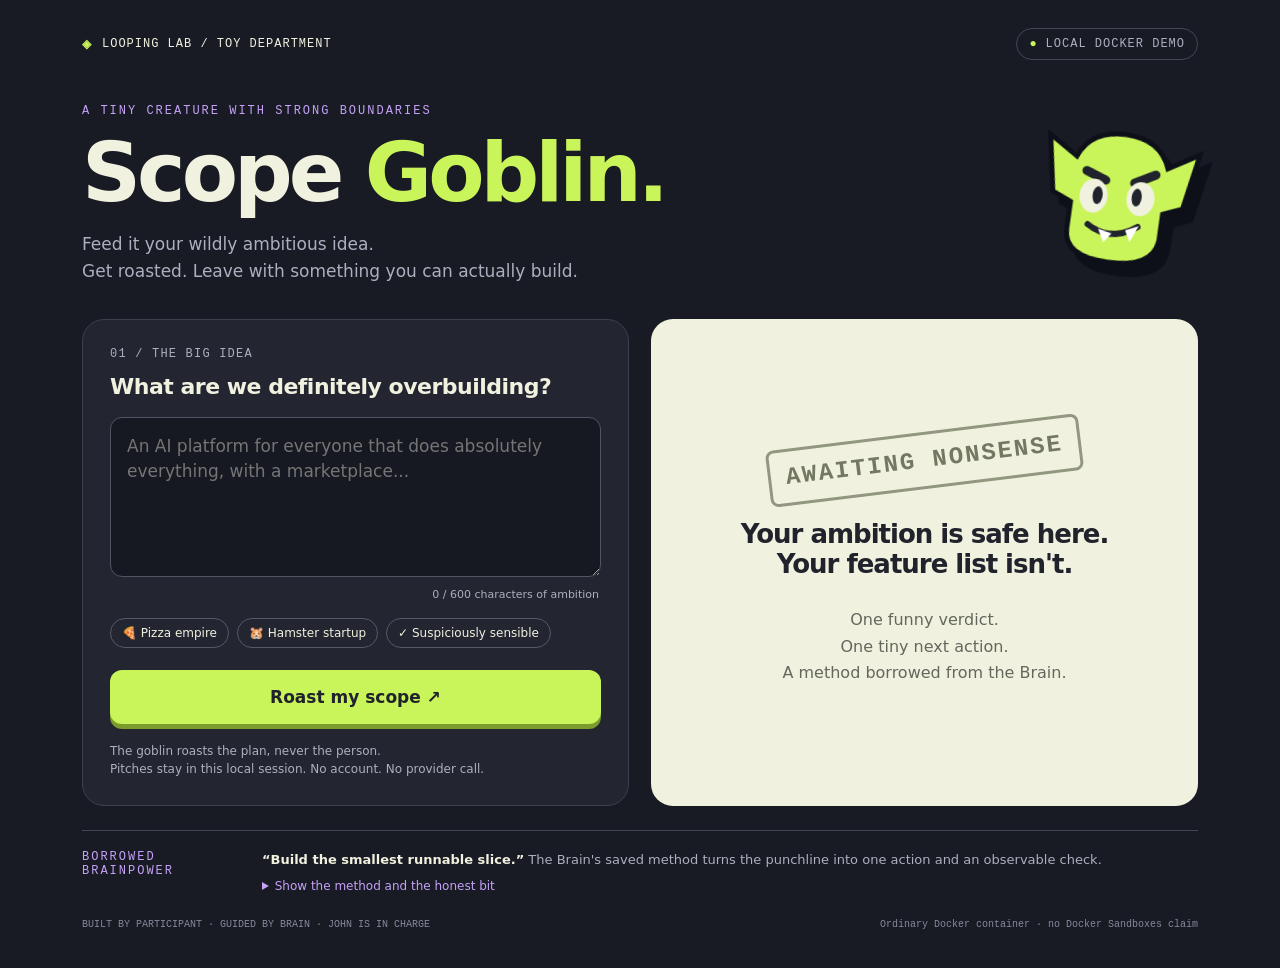
==== scope-goblin/index.html @ 9f8089d8 "Publish Looping Lab hackathon submission and Scope Goblin demo" ====
<!doctype html>
<html lang="en">
<head>
<meta charset="utf-8"><meta name="viewport" content="width=device-width, initial-scale=1">
<title>Scope Goblin — ten minutes, not a Series B</title>
<style>
:root{color-scheme:dark;--bg:#181a24;--paper:#f1f1df;--ink:#20222c;--green:#c9f45a;--dim:#acafbf;--purple:#c6a2f8}
*{box-sizing:border-box}body{margin:0;background:var(--bg);color:var(--paper);font-family:ui-sans-serif,system-ui,-apple-system,sans-serif}button,textarea{font:inherit}button{cursor:pointer}button:focus-visible,a:focus-visible,summary:focus-visible{outline:3px solid var(--purple);outline-offset:4px}main{max-width:1180px;margin:auto;padding:28px 32px 36px}header{display:flex;justify-content:space-between;align-items:center;gap:16px;font-family:ui-monospace,monospace;font-size:12px;letter-spacing:1px}.brand{display:flex;align-items:center;gap:10px}.brand b{color:var(--green)}.status{border:1px solid #454852;border-radius:30px;padding:8px 12px;color:var(--dim)}.status:before{content:'●';color:var(--green);margin-right:8px}.hero{display:flex;align-items:center;justify-content:space-between;gap:25px;margin:44px 0 34px}.eyebrow{font-family:ui-monospace,monospace;font-size:12px;letter-spacing:2px;color:var(--purple);text-transform:uppercase}h1{font-size:clamp(45px,6.6vw,82px);line-height:.97;letter-spacing:-4px;margin:15px 0 18px;font-weight:850}h1 span{color:var(--green)}.intro{color:var(--dim);font-size:17px;line-height:1.6;margin:0;max-width:600px}.goblin{width:160px;height:160px;flex-shrink:0;transform:rotate(8deg);filter:drop-shadow(10px 10px 0 #0e1019)}.workbench{display:grid;grid-template-columns:1fr 1fr;gap:22px;align-items:stretch}.input-panel{background:#232631;border:1px solid #3c404e;border-radius:22px;padding:27px}.label{font-family:ui-monospace,monospace;font-size:12px;letter-spacing:1.2px;text-transform:uppercase;color:var(--dim);display:block;margin-bottom:13px}.input-panel h2{font-size:22px;margin:0 0 18px;letter-spacing:-.5px}textarea{width:100%;min-height:160px;resize:vertical;background:#171922;color:var(--paper);border:1px solid #515563;border-radius:12px;padding:16px;font-size:17px;line-height:1.5}textarea:focus{outline:2px solid var(--green);border-color:transparent}.counter{text-align:right;color:var(--dim);font-size:11px;margin:7px 2px 17px}.examples{display:flex;flex-wrap:wrap;gap:8px;margin-bottom:22px}.chip{background:transparent;border:1px solid #565969;border-radius:20px;color:var(--paper);padding:7px 11px;font-size:12px}.chip:hover{border-color:var(--green)}.primary{width:100%;background:var(--green);color:var(--ink);border:0;border-radius:12px;padding:17px;font-size:17px;font-weight:800;box-shadow:0 5px 0 #7b9b2d;transition:transform .15s}.primary:hover{transform:translateY(-2px)}.primary:disabled{opacity:.6;cursor:wait}.footnote{color:var(--dim);font-size:12px;line-height:1.5;margin:18px 0 0}.output-panel{background:var(--paper);color:var(--ink);border-radius:22px;position:relative;overflow:hidden;padding:28px}.output-panel .label{color:#696b64}.empty{height:100%;min-height:360px;display:flex;flex-direction:column;justify-content:center;text-align:center;padding:30px 16px}.stamp{border:3px solid #929780;border-radius:8px;padding:12px 15px;transform:rotate(-7deg);font-family:ui-monospace,monospace;font-weight:800;font-size:24px;letter-spacing:2px;align-self:center;margin:10px 0 30px;color:#727861}.empty h2{font-size:26px;letter-spacing:-1px;margin:0 0 12px}.empty p{color:#64675d;line-height:1.65}.verdict{display:inline-block;padding:6px 10px;background:#dac5f1;border-radius:6px;font-family:ui-monospace,monospace;font-size:11px;font-weight:700;text-transform:uppercase;letter-spacing:.6px}.quote{font-size:clamp(25px,3vw,36px);line-height:1.1;letter-spacing:-1.2px;margin:18px 0;font-weight:850}.action{border-top:1px solid #c7cbbb;padding-top:18px;margin-top:20px}.action strong{font-family:ui-monospace,monospace;font-size:11px;letter-spacing:1px}.action p{font-size:18px;line-height:1.5;margin:8px 0 12px}.check{font-size:12px;line-height:1.55;color:#4f5648;background:#e0e6cc;padding:11px 13px;border-radius:9px}.tiny{font-size:13px;font-style:italic;color:#64695c;margin:12px 0}.download{margin-top:18px;border:1px solid var(--ink);color:var(--ink);background:transparent;border-radius:8px;padding:10px 14px;font-size:12px;font-weight:700}.download:hover{background:#dfe3ce}.saved-plan{margin-top:16px}.saved-plan textarea{font-family:ui-monospace,monospace;font-size:12px;min-height:180px;background:#fffef1;color:#20222c}.saved-plan label{display:block;font-size:11px;font-weight:700;margin-bottom:8px}.error{color:#ffbdab;font-size:13px;line-height:1.4}.source{margin-top:24px;border-top:1px solid #424553;padding-top:19px;display:grid;grid-template-columns:160px 1fr;gap:20px}.source p{margin:0;color:var(--dim);font-size:13px;line-height:1.6}.source b{color:var(--paper);font-weight:600}.source summary{cursor:pointer;color:var(--purple);font-size:12px;margin-top:8px}.source details p{font-size:12px;margin-top:8px;overflow-wrap:anywhere}footer{margin-top:24px;font-family:ui-monospace,monospace;display:flex;justify-content:space-between;color:#858a9c;font-size:10px;gap:20px;line-height:1.5}[hidden]{display:none!important}@media(max-width:720px){main{padding:22px 18px}.hero{margin-top:35px}.goblin{width:95px;height:95px}h1{font-size:54px;letter-spacing:-3px}.intro{font-size:15px}.workbench{grid-template-columns:1fr}.status{font-size:9px;letter-spacing:0}.source{grid-template-columns:1fr;gap:8px}.input-panel,.output-panel{padding:22px}.hero{gap:5px}.empty{min-height:220px}.brand{font-size:10px}footer{flex-direction:column;gap:7px}}@media(prefers-reduced-motion:reduce){*{transition:none!important}}
</style>
</head>
<body><main>
<header><div class="brand"><b>◈</b> LOOPING LAB / TOY DEPARTMENT</div><div class="status">LOCAL DOCKER DEMO</div></header>
<section class="hero"><div><div class="eyebrow">A tiny creature with strong boundaries</div><h1>Scope <span>Goblin.</span></h1><p class="intro">Feed it your wildly ambitious idea.<br>Get roasted. Leave with something you can actually build.</p></div>
<svg class="goblin" viewBox="0 0 160 160" role="img" aria-label="A lime-green goblin with skeptical eyebrows"><path fill="#c9f45a" stroke="#0e1019" stroke-width="5" d="M34 48 5 30l10 56 19 8v27q0 28 45 28t48-28V94l19-8 10-56-30 18Q115 20 80 20T34 48Z"/><path stroke="#20222c" stroke-width="9" stroke-linecap="round" d="m46 61 20 7m29-1 20-11"/><ellipse fill="#f1f1df" cx="56" cy="85" rx="14" ry="17"/><ellipse fill="#f1f1df" cx="103" cy="82" rx="14" ry="17"/><ellipse fill="#20222c" cx="60" cy="84" rx="5" ry="9"/><ellipse fill="#20222c" cx="99" cy="81" rx="5" ry="9"/><path d="M54 114q25 15 50-4" fill="none" stroke="#20222c" stroke-width="6" stroke-linecap="round"/><path d="m65 117 7 13 7-10m13-5 6 11 7-17" fill="#fff"/></svg></section>
<div class="workbench"><section class="input-panel"><span class="label">01 / The big idea</span><h2>What are we definitely overbuilding?</h2><form id="form"><label class="sr" for="idea" hidden>Your project pitch</label><textarea id="idea" aria-label="Your project pitch" placeholder="An AI platform for everyone that does absolutely everything, with a marketplace..." minlength="5" maxlength="600" required></textarea><div class="counter"><span id="count">0</span> / 600 characters of ambition</div><div class="examples"><button class="chip" type="button" data-idea="An AI dinner platform for everyone, with subscriptions, live delivery, a social network and a blockchain marketplace.">🍕 Pizza empire</button><button class="chip" type="button" data-idea="A universal pet social network with subscriptions, AI agents and a marketplace for virtual hamster accessories.">🐹 Hamster startup</button><button class="chip" type="button" data-idea="A productivity app that highlights the next task from my to-do list.">✓ Suspiciously sensible</button></div><button class="primary" id="submit">Roast my scope ↗</button><p id="error" class="error" role="alert" hidden></p></form><p class="footnote">The goblin roasts the plan, never the person.<br>Pitches stay in this local session. No account. No provider call.</p></section>
<section class="output-panel" aria-label="Goblin verdict" aria-live="polite"><div id="empty" class="empty"><div class="stamp">AWAITING NONSENSE</div><h2>Your ambition is safe here.<br>Your feature list isn't.</h2><p>One funny verdict.<br>One tiny next action.<br>A method borrowed from the Brain.</p></div><div id="result" hidden><span class="label">02 / The goblin has spoken</span><span id="verdict" class="verdict"></span><h2 id="roast" class="quote"></h2><p id="tiny" class="tiny"></p><div class="action"><strong>YOUR ONE NEXT ACTION</strong><p id="action"></p><div class="check"><b>How you'll know it works:</b> <span id="check"></span></div></div><button class="download" id="download">↓ Keep my tiny plan</button><div id="plan-wrap" class="saved-plan" hidden><label for="plan">YOUR TINY PLAN — SELECTED AND READY TO COPY</label><textarea id="plan" readonly aria-label="Your tiny plan"></textarea></div></div></section></div>
<section class="source"><span class="eyebrow">Borrowed brainpower</span><div><p><b>“Build the smallest runnable slice.”</b> The Brain's saved method turns the punchline into one action and an observable check.</p><details><summary>Show the method and the honest bit</summary><p id="source-text">Source: Looping Lab preparation methods, September 21, 2026 — “Source-backed methods.” This toy uses a curated saved excerpt and deterministic rules. It does not call a live model or perform fresh Cognee retrieval. The method guides the action/check format; the jokes and topic selection are local rules. A suggestion is not proof of a successful build or event eligibility.</p></details></div></section>
<footer><span>BUILT BY PARTICIPANT · GUIDED BY BRAIN · JOHN IS IN CHARGE</span><span>Ordinary Docker container · no Docker Sandboxes claim</span></footer>
</main><script>
const $=id=>document.getElementById(id);let last;
$('idea').addEventListener('input',()=>{$('count').textContent=$('idea').value.length});
document.querySelectorAll('[data-idea]').forEach(b=>b.addEventListener('click',()=>{$('idea').value=b.dataset.idea;$('idea').dispatchEvent(new Event('input'));$('idea').focus()}));
$('form').addEventListener('submit',async e=>{e.preventDefault();$('submit').disabled=true;$('error').hidden=true;try{const response=await fetch('/api/roast',{method:'POST',headers:{'Content-Type':'application/json'},body:JSON.stringify({idea:$('idea').value})});const data=await response.json();if(!response.ok)throw Error(data.error||'The goblin needs a moment.');last=data;$('plan-wrap').hidden=true;for(const [id,key] of [['verdict','verdict'],['roast','roast'],['tiny','tiny'],['action','next_action'],['check','observable_check']])$(id).textContent=data[key];$('empty').hidden=true;$('result').hidden=false;$('source-text').textContent=data.lesson.excerpt+' Source: '+data.lesson.source+' ('+data.lesson.source_date+'). '+data.lesson.provenance+' The method guides the action/check format; jokes and topic selection are local deterministic rules. Suggestions are unverified; event eligibility and build outcomes are not established.';}catch(err){$('error').textContent=err.message;$('error').hidden=false;}finally{$('submit').disabled=false;}});
$('download').addEventListener('click',()=>{if(!last)return;const text=['# My tiny plan — Scope Goblin','','Idea: '+last.idea,'','Verdict: '+last.verdict,last.roast,'','## One next action',last.next_action,'','## Observable check',last.observable_check,'','## Park for later',...last.park_for_later.map(x=>'- '+x),'','## Source',last.lesson.excerpt,last.lesson.source,'Source date: '+last.lesson.source_date,'Mode: '+last.mode,'','## Candidate record',JSON.stringify(last.record,null,2),'','This is a generated suggestion, not a completed build or official submission.'].join('\n');$('plan').value=text;$('plan-wrap').hidden=false;$('plan').focus();$('plan').select()});
</script></body></html>
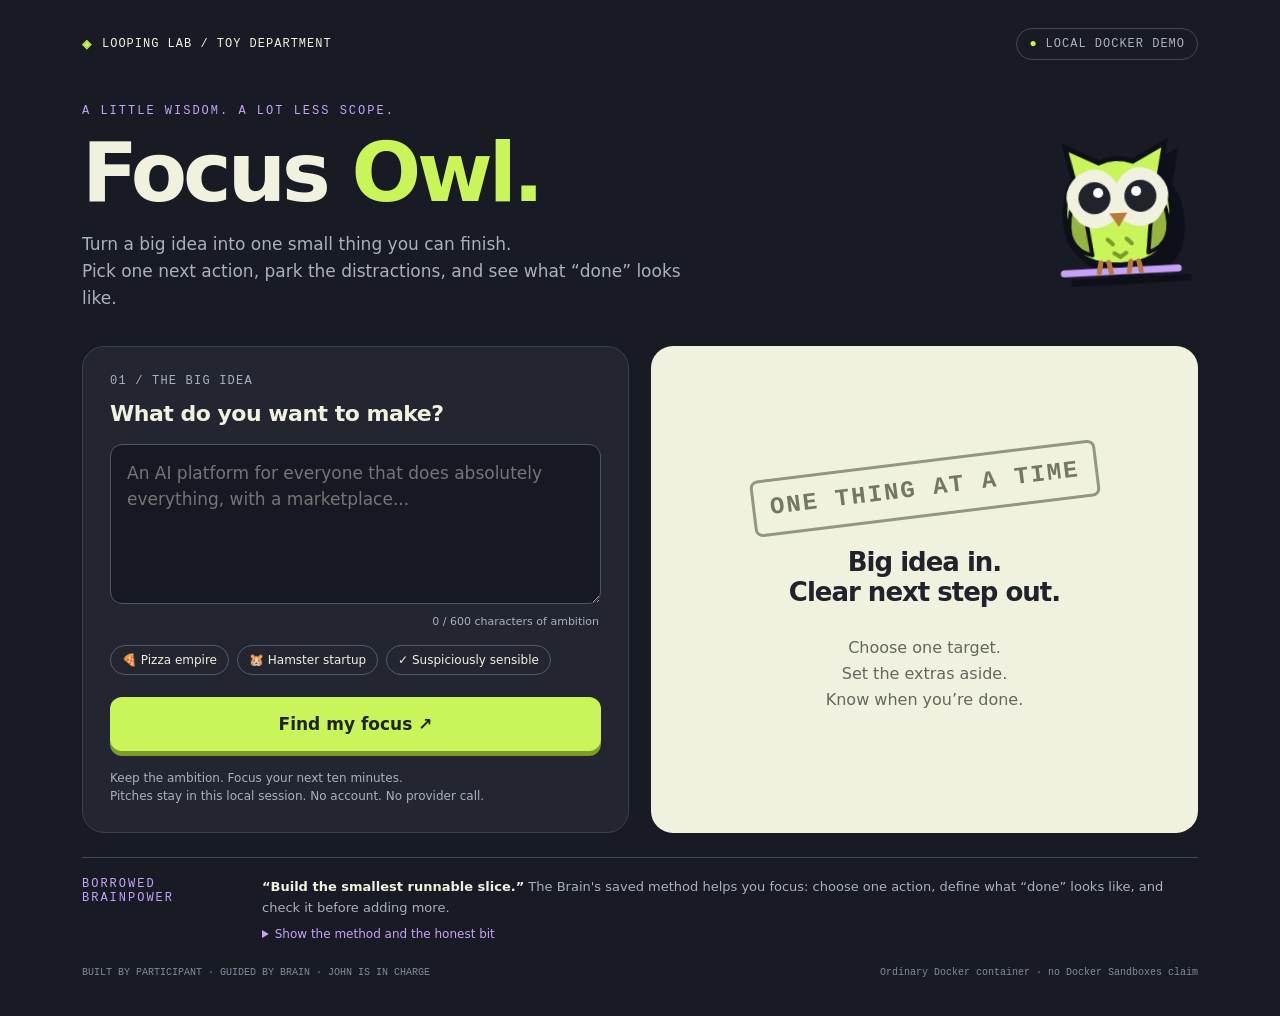
==== commit 60d6d534: "Update live demo to Focus Owl and refresh submission materials" ====
--- a/scope-goblin/index.html
+++ b/scope-goblin/index.html
@@ -2,24 +2,24 @@
 <html lang="en">
 <head>
 <meta charset="utf-8"><meta name="viewport" content="width=device-width, initial-scale=1">
-<title>Scope Goblin — ten minutes, not a Series B</title>
+<title>Focus Owl — one small thing you can finish</title>
 <style>
 :root{color-scheme:dark;--bg:#181a24;--paper:#f1f1df;--ink:#20222c;--green:#c9f45a;--dim:#acafbf;--purple:#c6a2f8}
-*{box-sizing:border-box}body{margin:0;background:var(--bg);color:var(--paper);font-family:ui-sans-serif,system-ui,-apple-system,sans-serif}button,textarea{font:inherit}button{cursor:pointer}button:focus-visible,a:focus-visible,summary:focus-visible{outline:3px solid var(--purple);outline-offset:4px}main{max-width:1180px;margin:auto;padding:28px 32px 36px}header{display:flex;justify-content:space-between;align-items:center;gap:16px;font-family:ui-monospace,monospace;font-size:12px;letter-spacing:1px}.brand{display:flex;align-items:center;gap:10px}.brand b{color:var(--green)}.status{border:1px solid #454852;border-radius:30px;padding:8px 12px;color:var(--dim)}.status:before{content:'●';color:var(--green);margin-right:8px}.hero{display:flex;align-items:center;justify-content:space-between;gap:25px;margin:44px 0 34px}.eyebrow{font-family:ui-monospace,monospace;font-size:12px;letter-spacing:2px;color:var(--purple);text-transform:uppercase}h1{font-size:clamp(45px,6.6vw,82px);line-height:.97;letter-spacing:-4px;margin:15px 0 18px;font-weight:850}h1 span{color:var(--green)}.intro{color:var(--dim);font-size:17px;line-height:1.6;margin:0;max-width:600px}.goblin{width:160px;height:160px;flex-shrink:0;transform:rotate(8deg);filter:drop-shadow(10px 10px 0 #0e1019)}.workbench{display:grid;grid-template-columns:1fr 1fr;gap:22px;align-items:stretch}.input-panel{background:#232631;border:1px solid #3c404e;border-radius:22px;padding:27px}.label{font-family:ui-monospace,monospace;font-size:12px;letter-spacing:1.2px;text-transform:uppercase;color:var(--dim);display:block;margin-bottom:13px}.input-panel h2{font-size:22px;margin:0 0 18px;letter-spacing:-.5px}textarea{width:100%;min-height:160px;resize:vertical;background:#171922;color:var(--paper);border:1px solid #515563;border-radius:12px;padding:16px;font-size:17px;line-height:1.5}textarea:focus{outline:2px solid var(--green);border-color:transparent}.counter{text-align:right;color:var(--dim);font-size:11px;margin:7px 2px 17px}.examples{display:flex;flex-wrap:wrap;gap:8px;margin-bottom:22px}.chip{background:transparent;border:1px solid #565969;border-radius:20px;color:var(--paper);padding:7px 11px;font-size:12px}.chip:hover{border-color:var(--green)}.primary{width:100%;background:var(--green);color:var(--ink);border:0;border-radius:12px;padding:17px;font-size:17px;font-weight:800;box-shadow:0 5px 0 #7b9b2d;transition:transform .15s}.primary:hover{transform:translateY(-2px)}.primary:disabled{opacity:.6;cursor:wait}.footnote{color:var(--dim);font-size:12px;line-height:1.5;margin:18px 0 0}.output-panel{background:var(--paper);color:var(--ink);border-radius:22px;position:relative;overflow:hidden;padding:28px}.output-panel .label{color:#696b64}.empty{height:100%;min-height:360px;display:flex;flex-direction:column;justify-content:center;text-align:center;padding:30px 16px}.stamp{border:3px solid #929780;border-radius:8px;padding:12px 15px;transform:rotate(-7deg);font-family:ui-monospace,monospace;font-weight:800;font-size:24px;letter-spacing:2px;align-self:center;margin:10px 0 30px;color:#727861}.empty h2{font-size:26px;letter-spacing:-1px;margin:0 0 12px}.empty p{color:#64675d;line-height:1.65}.verdict{display:inline-block;padding:6px 10px;background:#dac5f1;border-radius:6px;font-family:ui-monospace,monospace;font-size:11px;font-weight:700;text-transform:uppercase;letter-spacing:.6px}.quote{font-size:clamp(25px,3vw,36px);line-height:1.1;letter-spacing:-1.2px;margin:18px 0;font-weight:850}.action{border-top:1px solid #c7cbbb;padding-top:18px;margin-top:20px}.action strong{font-family:ui-monospace,monospace;font-size:11px;letter-spacing:1px}.action p{font-size:18px;line-height:1.5;margin:8px 0 12px}.check{font-size:12px;line-height:1.55;color:#4f5648;background:#e0e6cc;padding:11px 13px;border-radius:9px}.tiny{font-size:13px;font-style:italic;color:#64695c;margin:12px 0}.download{margin-top:18px;border:1px solid var(--ink);color:var(--ink);background:transparent;border-radius:8px;padding:10px 14px;font-size:12px;font-weight:700}.download:hover{background:#dfe3ce}.saved-plan{margin-top:16px}.saved-plan textarea{font-family:ui-monospace,monospace;font-size:12px;min-height:180px;background:#fffef1;color:#20222c}.saved-plan label{display:block;font-size:11px;font-weight:700;margin-bottom:8px}.error{color:#ffbdab;font-size:13px;line-height:1.4}.source{margin-top:24px;border-top:1px solid #424553;padding-top:19px;display:grid;grid-template-columns:160px 1fr;gap:20px}.source p{margin:0;color:var(--dim);font-size:13px;line-height:1.6}.source b{color:var(--paper);font-weight:600}.source summary{cursor:pointer;color:var(--purple);font-size:12px;margin-top:8px}.source details p{font-size:12px;margin-top:8px;overflow-wrap:anywhere}footer{margin-top:24px;font-family:ui-monospace,monospace;display:flex;justify-content:space-between;color:#858a9c;font-size:10px;gap:20px;line-height:1.5}[hidden]{display:none!important}@media(max-width:720px){main{padding:22px 18px}.hero{margin-top:35px}.goblin{width:95px;height:95px}h1{font-size:54px;letter-spacing:-3px}.intro{font-size:15px}.workbench{grid-template-columns:1fr}.status{font-size:9px;letter-spacing:0}.source{grid-template-columns:1fr;gap:8px}.input-panel,.output-panel{padding:22px}.hero{gap:5px}.empty{min-height:220px}.brand{font-size:10px}footer{flex-direction:column;gap:7px}}@media(prefers-reduced-motion:reduce){*{transition:none!important}}
+*{box-sizing:border-box}body{margin:0;background:var(--bg);color:var(--paper);font-family:ui-sans-serif,system-ui,-apple-system,sans-serif}button,textarea{font:inherit}button{cursor:pointer}button:focus-visible,a:focus-visible,summary:focus-visible{outline:3px solid var(--purple);outline-offset:4px}main{max-width:1180px;margin:auto;padding:28px 32px 36px}header{display:flex;justify-content:space-between;align-items:center;gap:16px;font-family:ui-monospace,monospace;font-size:12px;letter-spacing:1px}.brand{display:flex;align-items:center;gap:10px}.brand b{color:var(--green)}.status{border:1px solid #454852;border-radius:30px;padding:8px 12px;color:var(--dim)}.status:before{content:'●';color:var(--green);margin-right:8px}.hero{display:flex;align-items:center;justify-content:space-between;gap:25px;margin:44px 0 34px}.eyebrow{font-family:ui-monospace,monospace;font-size:12px;letter-spacing:2px;color:var(--purple);text-transform:uppercase}h1{font-size:clamp(45px,6.6vw,82px);line-height:.97;letter-spacing:-4px;margin:15px 0 18px;font-weight:850}h1 span{color:var(--green)}.intro{color:var(--dim);font-size:17px;line-height:1.6;margin:0;max-width:600px}.owl{width:160px;height:160px;flex-shrink:0;transform:rotate(-3deg);filter:drop-shadow(10px 10px 0 #0e1019)}.workbench{display:grid;grid-template-columns:1fr 1fr;gap:22px;align-items:stretch}.input-panel{background:#232631;border:1px solid #3c404e;border-radius:22px;padding:27px}.label{font-family:ui-monospace,monospace;font-size:12px;letter-spacing:1.2px;text-transform:uppercase;color:var(--dim);display:block;margin-bottom:13px}.input-panel h2{font-size:22px;margin:0 0 18px;letter-spacing:-.5px}textarea{width:100%;min-height:160px;resize:vertical;background:#171922;color:var(--paper);border:1px solid #515563;border-radius:12px;padding:16px;font-size:17px;line-height:1.5}textarea:focus{outline:2px solid var(--green);border-color:transparent}.counter{text-align:right;color:var(--dim);font-size:11px;margin:7px 2px 17px}.examples{display:flex;flex-wrap:wrap;gap:8px;margin-bottom:22px}.chip{background:transparent;border:1px solid #565969;border-radius:20px;color:var(--paper);padding:7px 11px;font-size:12px}.chip:hover{border-color:var(--green)}.primary{width:100%;background:var(--green);color:var(--ink);border:0;border-radius:12px;padding:17px;font-size:17px;font-weight:800;box-shadow:0 5px 0 #7b9b2d;transition:transform .15s}.primary:hover{transform:translateY(-2px)}.primary:disabled{opacity:.6;cursor:wait}.footnote{color:var(--dim);font-size:12px;line-height:1.5;margin:18px 0 0}.output-panel{background:var(--paper);color:var(--ink);border-radius:22px;position:relative;overflow:hidden;padding:28px}.output-panel .label{color:#696b64}.empty{height:100%;min-height:360px;display:flex;flex-direction:column;justify-content:center;text-align:center;padding:30px 16px}.stamp{border:3px solid #929780;border-radius:8px;padding:12px 15px;transform:rotate(-7deg);font-family:ui-monospace,monospace;font-weight:800;font-size:24px;letter-spacing:2px;align-self:center;margin:10px 0 30px;color:#727861}.empty h2{font-size:26px;letter-spacing:-1px;margin:0 0 12px}.empty p{color:#64675d;line-height:1.65}.verdict{display:inline-block;padding:6px 10px;background:#dac5f1;border-radius:6px;font-family:ui-monospace,monospace;font-size:11px;font-weight:700;text-transform:uppercase;letter-spacing:.6px}.quote{font-size:clamp(25px,3vw,36px);line-height:1.1;letter-spacing:-1.2px;margin:18px 0;font-weight:850}.action{border-top:1px solid #c7cbbb;padding-top:18px;margin-top:20px}.action strong{font-family:ui-monospace,monospace;font-size:11px;letter-spacing:1px}.action p{font-size:18px;line-height:1.5;margin:8px 0 12px}.check{font-size:12px;line-height:1.55;color:#4f5648;background:#e0e6cc;padding:11px 13px;border-radius:9px}.why{font-size:12px;line-height:1.5;color:#4f5648}.parking p{font-size:15px}.tiny{font-size:13px;font-style:italic;color:#64695c;margin:12px 0}.download{margin-top:18px;border:1px solid var(--ink);color:var(--ink);background:transparent;border-radius:8px;padding:10px 14px;font-size:12px;font-weight:700}.download:hover{background:#dfe3ce}.saved-plan{margin-top:16px}.saved-plan textarea{font-family:ui-monospace,monospace;font-size:12px;min-height:180px;background:#fffef1;color:#20222c}.saved-plan label{display:block;font-size:11px;font-weight:700;margin-bottom:8px}.error{color:#ffbdab;font-size:13px;line-height:1.4}.source{margin-top:24px;border-top:1px solid #424553;padding-top:19px;display:grid;grid-template-columns:160px 1fr;gap:20px}.source p{margin:0;color:var(--dim);font-size:13px;line-height:1.6}.source b{color:var(--paper);font-weight:600}.source summary{cursor:pointer;color:var(--purple);font-size:12px;margin-top:8px}.source details p{font-size:12px;margin-top:8px;overflow-wrap:anywhere}footer{margin-top:24px;font-family:ui-monospace,monospace;display:flex;justify-content:space-between;color:#858a9c;font-size:10px;gap:20px;line-height:1.5}[hidden]{display:none!important}@media(max-width:720px){main{padding:22px 18px}.hero{margin-top:35px}.owl{width:95px;height:95px}h1{font-size:54px;letter-spacing:-3px}.intro{font-size:15px}.workbench{grid-template-columns:1fr}.status{font-size:9px;letter-spacing:0}.source{grid-template-columns:1fr;gap:8px}.input-panel,.output-panel{padding:22px}.hero{gap:5px}.empty{min-height:220px}.brand{font-size:10px}footer{flex-direction:column;gap:7px}}@media(prefers-reduced-motion:reduce){*{transition:none!important}}
 </style>
 </head>
 <body><main>
 <header><div class="brand"><b>◈</b> LOOPING LAB / TOY DEPARTMENT</div><div class="status">LOCAL DOCKER DEMO</div></header>
-<section class="hero"><div><div class="eyebrow">A tiny creature with strong boundaries</div><h1>Scope <span>Goblin.</span></h1><p class="intro">Feed it your wildly ambitious idea.<br>Get roasted. Leave with something you can actually build.</p></div>
-<svg class="goblin" viewBox="0 0 160 160" role="img" aria-label="A lime-green goblin with skeptical eyebrows"><path fill="#c9f45a" stroke="#0e1019" stroke-width="5" d="M34 48 5 30l10 56 19 8v27q0 28 45 28t48-28V94l19-8 10-56-30 18Q115 20 80 20T34 48Z"/><path stroke="#20222c" stroke-width="9" stroke-linecap="round" d="m46 61 20 7m29-1 20-11"/><ellipse fill="#f1f1df" cx="56" cy="85" rx="14" ry="17"/><ellipse fill="#f1f1df" cx="103" cy="82" rx="14" ry="17"/><ellipse fill="#20222c" cx="60" cy="84" rx="5" ry="9"/><ellipse fill="#20222c" cx="99" cy="81" rx="5" ry="9"/><path d="M54 114q25 15 50-4" fill="none" stroke="#20222c" stroke-width="6" stroke-linecap="round"/><path d="m65 117 7 13 7-10m13-5 6 11 7-17" fill="#fff"/></svg></section>
-<div class="workbench"><section class="input-panel"><span class="label">01 / The big idea</span><h2>What are we definitely overbuilding?</h2><form id="form"><label class="sr" for="idea" hidden>Your project pitch</label><textarea id="idea" aria-label="Your project pitch" placeholder="An AI platform for everyone that does absolutely everything, with a marketplace..." minlength="5" maxlength="600" required></textarea><div class="counter"><span id="count">0</span> / 600 characters of ambition</div><div class="examples"><button class="chip" type="button" data-idea="An AI dinner platform for everyone, with subscriptions, live delivery, a social network and a blockchain marketplace.">🍕 Pizza empire</button><button class="chip" type="button" data-idea="A universal pet social network with subscriptions, AI agents and a marketplace for virtual hamster accessories.">🐹 Hamster startup</button><button class="chip" type="button" data-idea="A productivity app that highlights the next task from my to-do list.">✓ Suspiciously sensible</button></div><button class="primary" id="submit">Roast my scope ↗</button><p id="error" class="error" role="alert" hidden></p></form><p class="footnote">The goblin roasts the plan, never the person.<br>Pitches stay in this local session. No account. No provider call.</p></section>
-<section class="output-panel" aria-label="Goblin verdict" aria-live="polite"><div id="empty" class="empty"><div class="stamp">AWAITING NONSENSE</div><h2>Your ambition is safe here.<br>Your feature list isn't.</h2><p>One funny verdict.<br>One tiny next action.<br>A method borrowed from the Brain.</p></div><div id="result" hidden><span class="label">02 / The goblin has spoken</span><span id="verdict" class="verdict"></span><h2 id="roast" class="quote"></h2><p id="tiny" class="tiny"></p><div class="action"><strong>YOUR ONE NEXT ACTION</strong><p id="action"></p><div class="check"><b>How you'll know it works:</b> <span id="check"></span></div></div><button class="download" id="download">↓ Keep my tiny plan</button><div id="plan-wrap" class="saved-plan" hidden><label for="plan">YOUR TINY PLAN — SELECTED AND READY TO COPY</label><textarea id="plan" readonly aria-label="Your tiny plan"></textarea></div></div></section></div>
-<section class="source"><span class="eyebrow">Borrowed brainpower</span><div><p><b>“Build the smallest runnable slice.”</b> The Brain's saved method turns the punchline into one action and an observable check.</p><details><summary>Show the method and the honest bit</summary><p id="source-text">Source: Looping Lab preparation methods, September 21, 2026 — “Source-backed methods.” This toy uses a curated saved excerpt and deterministic rules. It does not call a live model or perform fresh Cognee retrieval. The method guides the action/check format; the jokes and topic selection are local rules. A suggestion is not proof of a successful build or event eligibility.</p></details></div></section>
+<section class="hero"><div><div class="eyebrow">A little wisdom. A lot less scope.</div><h1>Focus <span>Owl.</span></h1><p class="intro">Turn a big idea into one small thing you can finish.<br>Pick one next action, park the distractions, and see what “done” looks like.</p></div>
+<svg class="owl" viewBox="0 0 160 160" role="img" aria-label="A wide-eyed owl focusing on one thing"><path d="M23 143h114" stroke="#c6a2f8" stroke-width="7" stroke-linecap="round"/><path d="M37 49 30 17l33 17q17-7 34 0l33-17-7 32q13 21 10 46-3 42-53 42T27 95q-3-25 10-46Z" fill="#c9f45a" stroke="#0e1019" stroke-width="5"/><path d="M33 80q-10 38 19 46L47 87m80-7q10 38-19 46l5-39" fill="#94b63e" stroke="#0e1019" stroke-width="4" stroke-linejoin="round"/><path d="M80 55q-16-24-39-9-24 20 0 47 18 14 39-4 21 18 39 4 24-27 0-47-23-15-39 9Z" fill="#f1f1df"/><circle cx="57" cy="69" r="16" fill="#20222c"/><circle cx="103" cy="69" r="16" fill="#20222c"/><circle cx="61" cy="64" r="5" fill="white"/><circle cx="99" cy="64" r="5" fill="white"/><path d="m71 85 9 14 9-14Z" fill="#b8793f"/><path d="m68 111 5 5m14-5 5 5m-18 9 6 4 6-4" fill="none" stroke="#7b9b2d" stroke-width="4" stroke-linecap="round"/><path d="m60 134-2 10m10-10 2 10m20-10-2 10m10-10 2 10" stroke="#b8793f" stroke-width="5" stroke-linecap="round"/></svg></section>
+<div class="workbench"><section class="input-panel"><span class="label">01 / The big idea</span><h2>What do you want to make?</h2><form id="form"><label class="sr" for="idea" hidden>Your big idea</label><textarea id="idea" aria-label="Your big idea" placeholder="An AI platform for everyone that does absolutely everything, with a marketplace..." minlength="5" maxlength="600" required></textarea><div class="counter"><span id="count">0</span> / 600 characters of ambition</div><div class="examples"><button class="chip" type="button" data-idea="An AI dinner platform for everyone, with subscriptions, live delivery, a social network and a blockchain marketplace.">🍕 Pizza empire</button><button class="chip" type="button" data-idea="A universal pet social network with subscriptions, AI agents and a marketplace for virtual hamster accessories.">🐹 Hamster startup</button><button class="chip" type="button" data-idea="A productivity app that highlights the next task from my to-do list.">✓ Suspiciously sensible</button></div><button class="primary" id="submit">Find my focus ↗</button><p id="error" class="error" role="alert" hidden></p></form><p class="footnote">Keep the ambition. Focus your next ten minutes.<br>Pitches stay in this local session. No account. No provider call.</p></section>
+<section class="output-panel" aria-label="Your focus plan" aria-live="polite"><div id="empty" class="empty"><div class="stamp">ONE THING AT A TIME</div><h2>Big idea in.<br>Clear next step out.</h2><p>Choose one target.<br>Set the extras aside.<br>Know when you’re done.</p></div><div id="result" hidden><span class="label">02 / Your focus</span><span id="verdict" class="verdict"></span><h2 id="roast" class="quote"></h2><p id="tiny" class="tiny"></p><div class="action"><strong>YOUR ONE NEXT ACTION</strong><p id="action"></p><div class="check"><b>What “done” looks like:</b> <span id="check"></span></div></div><div class="action parking"><strong>PARK FOR LATER</strong><p id="park"></p><span class="why">Finish and check the first slice before bringing these back.</span></div><button class="download" id="download">↓ Keep my focus plan</button><div id="plan-wrap" class="saved-plan" hidden><label for="plan">YOUR FOCUS PLAN — SELECTED AND READY TO COPY</label><textarea id="plan" readonly aria-label="Your focus plan"></textarea></div></div></section></div>
+<section class="source"><span class="eyebrow">Borrowed brainpower</span><div><p><b>“Build the smallest runnable slice.”</b> The Brain's saved method helps you focus: choose one action, define what “done” looks like, and check it before adding more.</p><details><summary>Show the method and the honest bit</summary><p id="source-text">Source: Looping Lab preparation methods, September 21, 2026 — “Source-backed methods.” This toy uses a curated saved excerpt and deterministic rules. It does not call a live model or perform fresh Cognee retrieval. The method guides the action/check format; the playful lines and topic selection are local rules. A suggestion is not proof of a successful build or event eligibility.</p></details></div></section>
 <footer><span>BUILT BY PARTICIPANT · GUIDED BY BRAIN · JOHN IS IN CHARGE</span><span>Ordinary Docker container · no Docker Sandboxes claim</span></footer>
 </main><script>
 const $=id=>document.getElementById(id);let last;
 $('idea').addEventListener('input',()=>{$('count').textContent=$('idea').value.length});
 document.querySelectorAll('[data-idea]').forEach(b=>b.addEventListener('click',()=>{$('idea').value=b.dataset.idea;$('idea').dispatchEvent(new Event('input'));$('idea').focus()}));
-$('form').addEventListener('submit',async e=>{e.preventDefault();$('submit').disabled=true;$('error').hidden=true;try{const response=await fetch('/api/roast',{method:'POST',headers:{'Content-Type':'application/json'},body:JSON.stringify({idea:$('idea').value})});const data=await response.json();if(!response.ok)throw Error(data.error||'The goblin needs a moment.');last=data;$('plan-wrap').hidden=true;for(const [id,key] of [['verdict','verdict'],['roast','roast'],['tiny','tiny'],['action','next_action'],['check','observable_check']])$(id).textContent=data[key];$('empty').hidden=true;$('result').hidden=false;$('source-text').textContent=data.lesson.excerpt+' Source: '+data.lesson.source+' ('+data.lesson.source_date+'). '+data.lesson.provenance+' The method guides the action/check format; jokes and topic selection are local deterministic rules. Suggestions are unverified; event eligibility and build outcomes are not established.';}catch(err){$('error').textContent=err.message;$('error').hidden=false;}finally{$('submit').disabled=false;}});
-$('download').addEventListener('click',()=>{if(!last)return;const text=['# My tiny plan — Scope Goblin','','Idea: '+last.idea,'','Verdict: '+last.verdict,last.roast,'','## One next action',last.next_action,'','## Observable check',last.observable_check,'','## Park for later',...last.park_for_later.map(x=>'- '+x),'','## Source',last.lesson.excerpt,last.lesson.source,'Source date: '+last.lesson.source_date,'Mode: '+last.mode,'','## Candidate record',JSON.stringify(last.record,null,2),'','This is a generated suggestion, not a completed build or official submission.'].join('\n');$('plan').value=text;$('plan-wrap').hidden=false;$('plan').focus();$('plan').select()});
+$('form').addEventListener('submit',async e=>{e.preventDefault();$('submit').disabled=true;$('error').hidden=true;try{const response=await fetch('/api/roast',{method:'POST',headers:{'Content-Type':'application/json'},body:JSON.stringify({idea:$('idea').value})});const data=await response.json();if(!response.ok)throw Error(data.error||'The owl needs a moment.');last=data;$('plan-wrap').hidden=true;for(const [id,key] of [['verdict','verdict'],['roast','roast'],['tiny','tiny'],['action','next_action'],['check','observable_check']])$(id).textContent=data[key];$('park').textContent=data.park_for_later.join(' · ');$('empty').hidden=true;$('result').hidden=false;$('source-text').textContent=data.lesson.excerpt+' Source: '+data.lesson.source+' ('+data.lesson.source_date+'). '+data.lesson.provenance+' The method guides the action/check format; playful lines and topic selection are local deterministic rules. Suggestions are unverified; event eligibility and build outcomes are not established.';}catch(err){$('error').textContent=err.message;$('error').hidden=false;}finally{$('submit').disabled=false;}});
+$('download').addEventListener('click',()=>{if(!last)return;const text=['# My focus plan — Focus Owl','','Idea: '+last.idea,'','Focus: '+last.verdict,last.roast,'','## One next action',last.next_action,'','## Observable check',last.observable_check,'','## Park for later',...last.park_for_later.map(x=>'- '+x),'','## Source',last.lesson.excerpt,last.lesson.source,'Source date: '+last.lesson.source_date,'Mode: '+last.mode,'','## Candidate record',JSON.stringify(last.record,null,2),'','This is a generated suggestion, not a completed build or official submission.'].join('\n');$('plan').value=text;$('plan-wrap').hidden=false;$('plan').focus();$('plan').select()});
 </script></body></html>
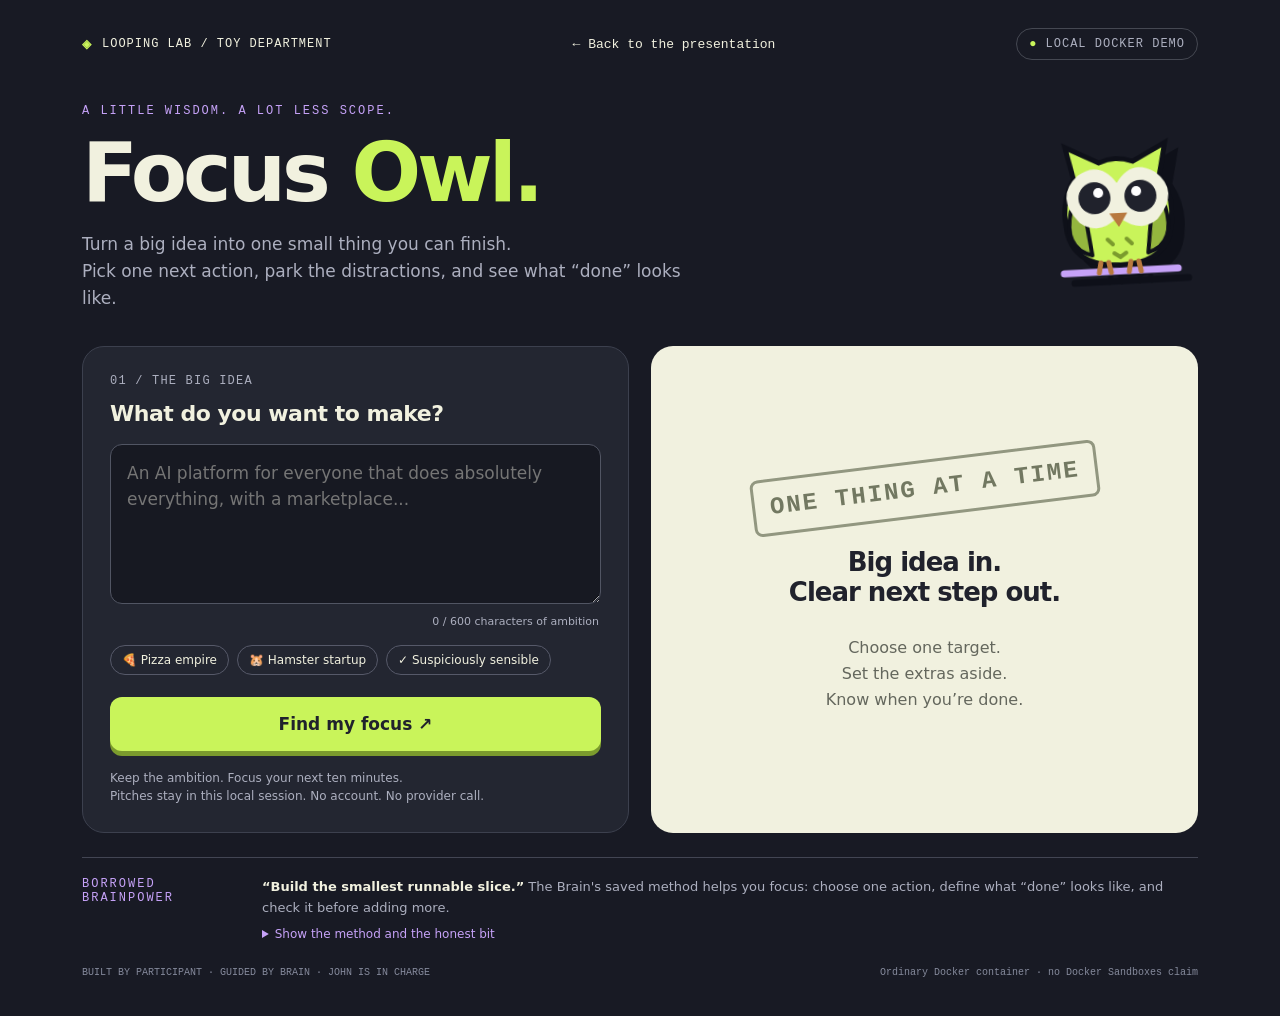
==== commit af7d411d: "Sync v14 presentation and verified Focus Owl return navigation" ====
--- a/scope-goblin/index.html
+++ b/scope-goblin/index.html
@@ -6,10 +6,11 @@
 <style>
 :root{color-scheme:dark;--bg:#181a24;--paper:#f1f1df;--ink:#20222c;--green:#c9f45a;--dim:#acafbf;--purple:#c6a2f8}
 *{box-sizing:border-box}body{margin:0;background:var(--bg);color:var(--paper);font-family:ui-sans-serif,system-ui,-apple-system,sans-serif}button,textarea{font:inherit}button{cursor:pointer}button:focus-visible,a:focus-visible,summary:focus-visible{outline:3px solid var(--purple);outline-offset:4px}main{max-width:1180px;margin:auto;padding:28px 32px 36px}header{display:flex;justify-content:space-between;align-items:center;gap:16px;font-family:ui-monospace,monospace;font-size:12px;letter-spacing:1px}.brand{display:flex;align-items:center;gap:10px}.brand b{color:var(--green)}.status{border:1px solid #454852;border-radius:30px;padding:8px 12px;color:var(--dim)}.status:before{content:'●';color:var(--green);margin-right:8px}.hero{display:flex;align-items:center;justify-content:space-between;gap:25px;margin:44px 0 34px}.eyebrow{font-family:ui-monospace,monospace;font-size:12px;letter-spacing:2px;color:var(--purple);text-transform:uppercase}h1{font-size:clamp(45px,6.6vw,82px);line-height:.97;letter-spacing:-4px;margin:15px 0 18px;font-weight:850}h1 span{color:var(--green)}.intro{color:var(--dim);font-size:17px;line-height:1.6;margin:0;max-width:600px}.owl{width:160px;height:160px;flex-shrink:0;transform:rotate(-3deg);filter:drop-shadow(10px 10px 0 #0e1019)}.workbench{display:grid;grid-template-columns:1fr 1fr;gap:22px;align-items:stretch}.input-panel{background:#232631;border:1px solid #3c404e;border-radius:22px;padding:27px}.label{font-family:ui-monospace,monospace;font-size:12px;letter-spacing:1.2px;text-transform:uppercase;color:var(--dim);display:block;margin-bottom:13px}.input-panel h2{font-size:22px;margin:0 0 18px;letter-spacing:-.5px}textarea{width:100%;min-height:160px;resize:vertical;background:#171922;color:var(--paper);border:1px solid #515563;border-radius:12px;padding:16px;font-size:17px;line-height:1.5}textarea:focus{outline:2px solid var(--green);border-color:transparent}.counter{text-align:right;color:var(--dim);font-size:11px;margin:7px 2px 17px}.examples{display:flex;flex-wrap:wrap;gap:8px;margin-bottom:22px}.chip{background:transparent;border:1px solid #565969;border-radius:20px;color:var(--paper);padding:7px 11px;font-size:12px}.chip:hover{border-color:var(--green)}.primary{width:100%;background:var(--green);color:var(--ink);border:0;border-radius:12px;padding:17px;font-size:17px;font-weight:800;box-shadow:0 5px 0 #7b9b2d;transition:transform .15s}.primary:hover{transform:translateY(-2px)}.primary:disabled{opacity:.6;cursor:wait}.footnote{color:var(--dim);font-size:12px;line-height:1.5;margin:18px 0 0}.output-panel{background:var(--paper);color:var(--ink);border-radius:22px;position:relative;overflow:hidden;padding:28px}.output-panel .label{color:#696b64}.empty{height:100%;min-height:360px;display:flex;flex-direction:column;justify-content:center;text-align:center;padding:30px 16px}.stamp{border:3px solid #929780;border-radius:8px;padding:12px 15px;transform:rotate(-7deg);font-family:ui-monospace,monospace;font-weight:800;font-size:24px;letter-spacing:2px;align-self:center;margin:10px 0 30px;color:#727861}.empty h2{font-size:26px;letter-spacing:-1px;margin:0 0 12px}.empty p{color:#64675d;line-height:1.65}.verdict{display:inline-block;padding:6px 10px;background:#dac5f1;border-radius:6px;font-family:ui-monospace,monospace;font-size:11px;font-weight:700;text-transform:uppercase;letter-spacing:.6px}.quote{font-size:clamp(25px,3vw,36px);line-height:1.1;letter-spacing:-1.2px;margin:18px 0;font-weight:850}.action{border-top:1px solid #c7cbbb;padding-top:18px;margin-top:20px}.action strong{font-family:ui-monospace,monospace;font-size:11px;letter-spacing:1px}.action p{font-size:18px;line-height:1.5;margin:8px 0 12px}.check{font-size:12px;line-height:1.55;color:#4f5648;background:#e0e6cc;padding:11px 13px;border-radius:9px}.why{font-size:12px;line-height:1.5;color:#4f5648}.parking p{font-size:15px}.tiny{font-size:13px;font-style:italic;color:#64695c;margin:12px 0}.download{margin-top:18px;border:1px solid var(--ink);color:var(--ink);background:transparent;border-radius:8px;padding:10px 14px;font-size:12px;font-weight:700}.download:hover{background:#dfe3ce}.saved-plan{margin-top:16px}.saved-plan textarea{font-family:ui-monospace,monospace;font-size:12px;min-height:180px;background:#fffef1;color:#20222c}.saved-plan label{display:block;font-size:11px;font-weight:700;margin-bottom:8px}.error{color:#ffbdab;font-size:13px;line-height:1.4}.source{margin-top:24px;border-top:1px solid #424553;padding-top:19px;display:grid;grid-template-columns:160px 1fr;gap:20px}.source p{margin:0;color:var(--dim);font-size:13px;line-height:1.6}.source b{color:var(--paper);font-weight:600}.source summary{cursor:pointer;color:var(--purple);font-size:12px;margin-top:8px}.source details p{font-size:12px;margin-top:8px;overflow-wrap:anywhere}footer{margin-top:24px;font-family:ui-monospace,monospace;display:flex;justify-content:space-between;color:#858a9c;font-size:10px;gap:20px;line-height:1.5}[hidden]{display:none!important}@media(max-width:720px){main{padding:22px 18px}.hero{margin-top:35px}.owl{width:95px;height:95px}h1{font-size:54px;letter-spacing:-3px}.intro{font-size:15px}.workbench{grid-template-columns:1fr}.status{font-size:9px;letter-spacing:0}.source{grid-template-columns:1fr;gap:8px}.input-panel,.output-panel{padding:22px}.hero{gap:5px}.empty{min-height:220px}.brand{font-size:10px}footer{flex-direction:column;gap:7px}}@media(prefers-reduced-motion:reduce){*{transition:none!important}}
+.back-to-deck{color:var(--paper);text-decoration:none;font-size:13px;letter-spacing:0}.back-to-deck:hover{color:var(--green);text-decoration:underline}@media(max-width:720px){header{flex-wrap:wrap}.back-to-deck{order:3;flex-basis:100%}}
 </style>
 </head>
 <body><main>
-<header><div class="brand"><b>◈</b> LOOPING LAB / TOY DEPARTMENT</div><div class="status">LOCAL DOCKER DEMO</div></header>
+<header><div class="brand"><b>◈</b> LOOPING LAB / TOY DEPARTMENT</div><a class="back-to-deck" href="https://milbird-three-layers-sep26.john821249.chatgpt.site/#today">← Back to the presentation</a><div class="status">LOCAL DOCKER DEMO</div></header>
 <section class="hero"><div><div class="eyebrow">A little wisdom. A lot less scope.</div><h1>Focus <span>Owl.</span></h1><p class="intro">Turn a big idea into one small thing you can finish.<br>Pick one next action, park the distractions, and see what “done” looks like.</p></div>
 <svg class="owl" viewBox="0 0 160 160" role="img" aria-label="A wide-eyed owl focusing on one thing"><path d="M23 143h114" stroke="#c6a2f8" stroke-width="7" stroke-linecap="round"/><path d="M37 49 30 17l33 17q17-7 34 0l33-17-7 32q13 21 10 46-3 42-53 42T27 95q-3-25 10-46Z" fill="#c9f45a" stroke="#0e1019" stroke-width="5"/><path d="M33 80q-10 38 19 46L47 87m80-7q10 38-19 46l5-39" fill="#94b63e" stroke="#0e1019" stroke-width="4" stroke-linejoin="round"/><path d="M80 55q-16-24-39-9-24 20 0 47 18 14 39-4 21 18 39 4 24-27 0-47-23-15-39 9Z" fill="#f1f1df"/><circle cx="57" cy="69" r="16" fill="#20222c"/><circle cx="103" cy="69" r="16" fill="#20222c"/><circle cx="61" cy="64" r="5" fill="white"/><circle cx="99" cy="64" r="5" fill="white"/><path d="m71 85 9 14 9-14Z" fill="#b8793f"/><path d="m68 111 5 5m14-5 5 5m-18 9 6 4 6-4" fill="none" stroke="#7b9b2d" stroke-width="4" stroke-linecap="round"/><path d="m60 134-2 10m10-10 2 10m20-10-2 10m10-10 2 10" stroke="#b8793f" stroke-width="5" stroke-linecap="round"/></svg></section>
 <div class="workbench"><section class="input-panel"><span class="label">01 / The big idea</span><h2>What do you want to make?</h2><form id="form"><label class="sr" for="idea" hidden>Your big idea</label><textarea id="idea" aria-label="Your big idea" placeholder="An AI platform for everyone that does absolutely everything, with a marketplace..." minlength="5" maxlength="600" required></textarea><div class="counter"><span id="count">0</span> / 600 characters of ambition</div><div class="examples"><button class="chip" type="button" data-idea="An AI dinner platform for everyone, with subscriptions, live delivery, a social network and a blockchain marketplace.">🍕 Pizza empire</button><button class="chip" type="button" data-idea="A universal pet social network with subscriptions, AI agents and a marketplace for virtual hamster accessories.">🐹 Hamster startup</button><button class="chip" type="button" data-idea="A productivity app that highlights the next task from my to-do list.">✓ Suspiciously sensible</button></div><button class="primary" id="submit">Find my focus ↗</button><p id="error" class="error" role="alert" hidden></p></form><p class="footnote">Keep the ambition. Focus your next ten minutes.<br>Pitches stay in this local session. No account. No provider call.</p></section>
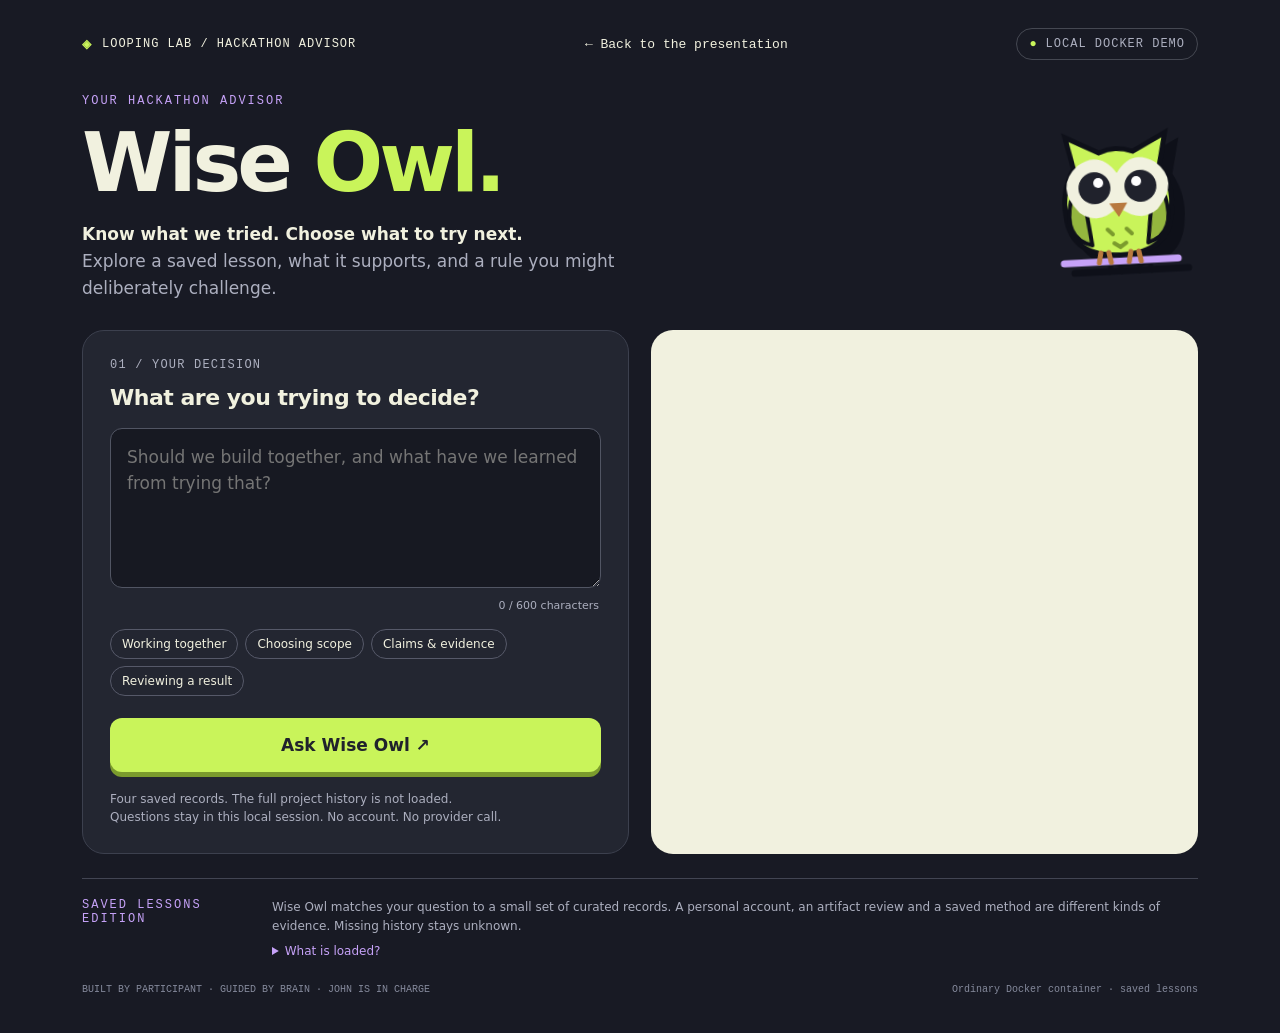
==== commit 8559c8e9: "Publish Wise Owl advisor with qualified lessons and verified public flow" ====
--- a/scope-goblin/index.html
+++ b/scope-goblin/index.html
@@ -1,26 +1,45 @@
 <!doctype html>
-<html lang="en">
-<head>
-<meta charset="utf-8"><meta name="viewport" content="width=device-width, initial-scale=1">
-<title>Focus Owl — one small thing you can finish</title>
-<style>
+<html lang="en"><head><meta charset="utf-8"><meta name="viewport" content="width=device-width, initial-scale=1"><title>Wise Owl — your hackathon advisor</title><style>
 :root{color-scheme:dark;--bg:#181a24;--paper:#f1f1df;--ink:#20222c;--green:#c9f45a;--dim:#acafbf;--purple:#c6a2f8}
 *{box-sizing:border-box}body{margin:0;background:var(--bg);color:var(--paper);font-family:ui-sans-serif,system-ui,-apple-system,sans-serif}button,textarea{font:inherit}button{cursor:pointer}button:focus-visible,a:focus-visible,summary:focus-visible{outline:3px solid var(--purple);outline-offset:4px}main{max-width:1180px;margin:auto;padding:28px 32px 36px}header{display:flex;justify-content:space-between;align-items:center;gap:16px;font-family:ui-monospace,monospace;font-size:12px;letter-spacing:1px}.brand{display:flex;align-items:center;gap:10px}.brand b{color:var(--green)}.status{border:1px solid #454852;border-radius:30px;padding:8px 12px;color:var(--dim)}.status:before{content:'●';color:var(--green);margin-right:8px}.hero{display:flex;align-items:center;justify-content:space-between;gap:25px;margin:44px 0 34px}.eyebrow{font-family:ui-monospace,monospace;font-size:12px;letter-spacing:2px;color:var(--purple);text-transform:uppercase}h1{font-size:clamp(45px,6.6vw,82px);line-height:.97;letter-spacing:-4px;margin:15px 0 18px;font-weight:850}h1 span{color:var(--green)}.intro{color:var(--dim);font-size:17px;line-height:1.6;margin:0;max-width:600px}.owl{width:160px;height:160px;flex-shrink:0;transform:rotate(-3deg);filter:drop-shadow(10px 10px 0 #0e1019)}.workbench{display:grid;grid-template-columns:1fr 1fr;gap:22px;align-items:stretch}.input-panel{background:#232631;border:1px solid #3c404e;border-radius:22px;padding:27px}.label{font-family:ui-monospace,monospace;font-size:12px;letter-spacing:1.2px;text-transform:uppercase;color:var(--dim);display:block;margin-bottom:13px}.input-panel h2{font-size:22px;margin:0 0 18px;letter-spacing:-.5px}textarea{width:100%;min-height:160px;resize:vertical;background:#171922;color:var(--paper);border:1px solid #515563;border-radius:12px;padding:16px;font-size:17px;line-height:1.5}textarea:focus{outline:2px solid var(--green);border-color:transparent}.counter{text-align:right;color:var(--dim);font-size:11px;margin:7px 2px 17px}.examples{display:flex;flex-wrap:wrap;gap:8px;margin-bottom:22px}.chip{background:transparent;border:1px solid #565969;border-radius:20px;color:var(--paper);padding:7px 11px;font-size:12px}.chip:hover{border-color:var(--green)}.primary{width:100%;background:var(--green);color:var(--ink);border:0;border-radius:12px;padding:17px;font-size:17px;font-weight:800;box-shadow:0 5px 0 #7b9b2d;transition:transform .15s}.primary:hover{transform:translateY(-2px)}.primary:disabled{opacity:.6;cursor:wait}.footnote{color:var(--dim);font-size:12px;line-height:1.5;margin:18px 0 0}.output-panel{background:var(--paper);color:var(--ink);border-radius:22px;position:relative;overflow:hidden;padding:28px}.output-panel .label{color:#696b64}.empty{height:100%;min-height:360px;display:flex;flex-direction:column;justify-content:center;text-align:center;padding:30px 16px}.stamp{border:3px solid #929780;border-radius:8px;padding:12px 15px;transform:rotate(-7deg);font-family:ui-monospace,monospace;font-weight:800;font-size:24px;letter-spacing:2px;align-self:center;margin:10px 0 30px;color:#727861}.empty h2{font-size:26px;letter-spacing:-1px;margin:0 0 12px}.empty p{color:#64675d;line-height:1.65}.verdict{display:inline-block;padding:6px 10px;background:#dac5f1;border-radius:6px;font-family:ui-monospace,monospace;font-size:11px;font-weight:700;text-transform:uppercase;letter-spacing:.6px}.quote{font-size:clamp(25px,3vw,36px);line-height:1.1;letter-spacing:-1.2px;margin:18px 0;font-weight:850}.action{border-top:1px solid #c7cbbb;padding-top:18px;margin-top:20px}.action strong{font-family:ui-monospace,monospace;font-size:11px;letter-spacing:1px}.action p{font-size:18px;line-height:1.5;margin:8px 0 12px}.check{font-size:12px;line-height:1.55;color:#4f5648;background:#e0e6cc;padding:11px 13px;border-radius:9px}.why{font-size:12px;line-height:1.5;color:#4f5648}.parking p{font-size:15px}.tiny{font-size:13px;font-style:italic;color:#64695c;margin:12px 0}.download{margin-top:18px;border:1px solid var(--ink);color:var(--ink);background:transparent;border-radius:8px;padding:10px 14px;font-size:12px;font-weight:700}.download:hover{background:#dfe3ce}.saved-plan{margin-top:16px}.saved-plan textarea{font-family:ui-monospace,monospace;font-size:12px;min-height:180px;background:#fffef1;color:#20222c}.saved-plan label{display:block;font-size:11px;font-weight:700;margin-bottom:8px}.error{color:#ffbdab;font-size:13px;line-height:1.4}.source{margin-top:24px;border-top:1px solid #424553;padding-top:19px;display:grid;grid-template-columns:160px 1fr;gap:20px}.source p{margin:0;color:var(--dim);font-size:13px;line-height:1.6}.source b{color:var(--paper);font-weight:600}.source summary{cursor:pointer;color:var(--purple);font-size:12px;margin-top:8px}.source details p{font-size:12px;margin-top:8px;overflow-wrap:anywhere}footer{margin-top:24px;font-family:ui-monospace,monospace;display:flex;justify-content:space-between;color:#858a9c;font-size:10px;gap:20px;line-height:1.5}[hidden]{display:none!important}@media(max-width:720px){main{padding:22px 18px}.hero{margin-top:35px}.owl{width:95px;height:95px}h1{font-size:54px;letter-spacing:-3px}.intro{font-size:15px}.workbench{grid-template-columns:1fr}.status{font-size:9px;letter-spacing:0}.source{grid-template-columns:1fr;gap:8px}.input-panel,.output-panel{padding:22px}.hero{gap:5px}.empty{min-height:220px}.brand{font-size:10px}footer{flex-direction:column;gap:7px}}@media(prefers-reduced-motion:reduce){*{transition:none!important}}
 .back-to-deck{color:var(--paper);text-decoration:none;font-size:13px;letter-spacing:0}.back-to-deck:hover{color:var(--green);text-decoration:underline}@media(max-width:720px){header{flex-wrap:wrap}.back-to-deck{order:3;flex-basis:100%}}
-</style>
-</head>
-<body><main>
-<header><div class="brand"><b>◈</b> LOOPING LAB / TOY DEPARTMENT</div><a class="back-to-deck" href="https://milbird-three-layers-sep26.john821249.chatgpt.site/#today">← Back to the presentation</a><div class="status">LOCAL DOCKER DEMO</div></header>
-<section class="hero"><div><div class="eyebrow">A little wisdom. A lot less scope.</div><h1>Focus <span>Owl.</span></h1><p class="intro">Turn a big idea into one small thing you can finish.<br>Pick one next action, park the distractions, and see what “done” looks like.</p></div>
-<svg class="owl" viewBox="0 0 160 160" role="img" aria-label="A wide-eyed owl focusing on one thing"><path d="M23 143h114" stroke="#c6a2f8" stroke-width="7" stroke-linecap="round"/><path d="M37 49 30 17l33 17q17-7 34 0l33-17-7 32q13 21 10 46-3 42-53 42T27 95q-3-25 10-46Z" fill="#c9f45a" stroke="#0e1019" stroke-width="5"/><path d="M33 80q-10 38 19 46L47 87m80-7q10 38-19 46l5-39" fill="#94b63e" stroke="#0e1019" stroke-width="4" stroke-linejoin="round"/><path d="M80 55q-16-24-39-9-24 20 0 47 18 14 39-4 21 18 39 4 24-27 0-47-23-15-39 9Z" fill="#f1f1df"/><circle cx="57" cy="69" r="16" fill="#20222c"/><circle cx="103" cy="69" r="16" fill="#20222c"/><circle cx="61" cy="64" r="5" fill="white"/><circle cx="99" cy="64" r="5" fill="white"/><path d="m71 85 9 14 9-14Z" fill="#b8793f"/><path d="m68 111 5 5m14-5 5 5m-18 9 6 4 6-4" fill="none" stroke="#7b9b2d" stroke-width="4" stroke-linecap="round"/><path d="m60 134-2 10m10-10 2 10m20-10-2 10m10-10 2 10" stroke="#b8793f" stroke-width="5" stroke-linecap="round"/></svg></section>
-<div class="workbench"><section class="input-panel"><span class="label">01 / The big idea</span><h2>What do you want to make?</h2><form id="form"><label class="sr" for="idea" hidden>Your big idea</label><textarea id="idea" aria-label="Your big idea" placeholder="An AI platform for everyone that does absolutely everything, with a marketplace..." minlength="5" maxlength="600" required></textarea><div class="counter"><span id="count">0</span> / 600 characters of ambition</div><div class="examples"><button class="chip" type="button" data-idea="An AI dinner platform for everyone, with subscriptions, live delivery, a social network and a blockchain marketplace.">🍕 Pizza empire</button><button class="chip" type="button" data-idea="A universal pet social network with subscriptions, AI agents and a marketplace for virtual hamster accessories.">🐹 Hamster startup</button><button class="chip" type="button" data-idea="A productivity app that highlights the next task from my to-do list.">✓ Suspiciously sensible</button></div><button class="primary" id="submit">Find my focus ↗</button><p id="error" class="error" role="alert" hidden></p></form><p class="footnote">Keep the ambition. Focus your next ten minutes.<br>Pitches stay in this local session. No account. No provider call.</p></section>
-<section class="output-panel" aria-label="Your focus plan" aria-live="polite"><div id="empty" class="empty"><div class="stamp">ONE THING AT A TIME</div><h2>Big idea in.<br>Clear next step out.</h2><p>Choose one target.<br>Set the extras aside.<br>Know when you’re done.</p></div><div id="result" hidden><span class="label">02 / Your focus</span><span id="verdict" class="verdict"></span><h2 id="roast" class="quote"></h2><p id="tiny" class="tiny"></p><div class="action"><strong>YOUR ONE NEXT ACTION</strong><p id="action"></p><div class="check"><b>What “done” looks like:</b> <span id="check"></span></div></div><div class="action parking"><strong>PARK FOR LATER</strong><p id="park"></p><span class="why">Finish and check the first slice before bringing these back.</span></div><button class="download" id="download">↓ Keep my focus plan</button><div id="plan-wrap" class="saved-plan" hidden><label for="plan">YOUR FOCUS PLAN — SELECTED AND READY TO COPY</label><textarea id="plan" readonly aria-label="Your focus plan"></textarea></div></div></section></div>
-<section class="source"><span class="eyebrow">Borrowed brainpower</span><div><p><b>“Build the smallest runnable slice.”</b> The Brain's saved method helps you focus: choose one action, define what “done” looks like, and check it before adding more.</p><details><summary>Show the method and the honest bit</summary><p id="source-text">Source: Looping Lab preparation methods, September 21, 2026 — “Source-backed methods.” This toy uses a curated saved excerpt and deterministic rules. It does not call a live model or perform fresh Cognee retrieval. The method guides the action/check format; the playful lines and topic selection are local rules. A suggestion is not proof of a successful build or event eligibility.</p></details></div></section>
-<footer><span>BUILT BY PARTICIPANT · GUIDED BY BRAIN · JOHN IS IN CHARGE</span><span>Ordinary Docker container · no Docker Sandboxes claim</span></footer>
+
+.hero{margin:34px 0 28px}.intro strong{color:var(--paper);font-weight:650}.output-panel{min-height:420px}.answer-section{border-top:1px solid #c7cbbb;margin-top:19px;padding-top:16px}.answer-section h3{font-family:ui-monospace,monospace;font-size:11px;letter-spacing:1px;text-transform:uppercase;margin:0 0 9px}.answer-section p{font-size:15px;line-height:1.55;margin:7px 0}.answer-section small{display:block;line-height:1.5;color:#5a6151;margin-top:10px}.evidence-status{font-size:12px;color:#585e51;margin:7px 0}.quote{font-size:29px;line-height:1.15}.answer-source{overflow-wrap:anywhere}.answer-source a{color:#43407a}.answer-source p{font-size:12px}.source{grid-template-columns:170px 1fr}.source p{font-size:12px}.examples{gap:7px}.footnote a{color:var(--purple)}.history-note{font-size:12px;color:#616753;line-height:1.5}.question-echo{font-size:12px;color:#626657;line-height:1.5}.saved-plan textarea{min-height:230px}button:disabled{cursor:wait}@media(max-width:720px){.source{grid-template-columns:1fr}.output-panel{min-height:240px}.quote{font-size:27px}}
+</style></head>
+<body><main><header><div class="brand"><b>◈</b> LOOPING LAB / HACKATHON ADVISOR</div><a class="back-to-deck" href="https://milbird-three-layers-sep26.john821249.chatgpt.site/#today">← Back to the presentation</a><div class="status">LOCAL DOCKER DEMO</div></header>
+<section class="hero"><div><div class="eyebrow">Your hackathon advisor</div><h1>Wise <span>Owl.</span></h1><p class="intro"><strong>Know what we tried. Choose what to try next.</strong><br>Explore a saved lesson, what it supports, and a rule you might deliberately challenge.</p></div><svg class="owl" viewBox="0 0 160 160" role="img" aria-label="A wide-eyed owl ready to consider your question"><path d="M23 143h114" stroke="#c6a2f8" stroke-width="7" stroke-linecap="round"/><path d="M37 49 30 17l33 17q17-7 34 0l33-17-7 32q13 21 10 46-3 42-53 42T27 95q-3-25 10-46Z" fill="#c9f45a" stroke="#0e1019" stroke-width="5"/><path d="M33 80q-10 38 19 46L47 87m80-7q10 38-19 46l5-39" fill="#94b63e" stroke="#0e1019" stroke-width="4" stroke-linejoin="round"/><path d="M80 55q-16-24-39-9-24 20 0 47 18 14 39-4 21 18 39 4 24-27 0-47-23-15-39 9Z" fill="#f1f1df"/><circle cx="57" cy="69" r="16" fill="#20222c"/><circle cx="103" cy="69" r="16" fill="#20222c"/><circle cx="61" cy="64" r="5" fill="white"/><circle cx="99" cy="64" r="5" fill="white"/><path d="m71 85 9 14 9-14Z" fill="#b8793f"/><path d="m68 111 5 5m14-5 5 5m-18 9 6 4 6-4" fill="none" stroke="#7b9b2d" stroke-width="4" stroke-linecap="round"/><path d="m60 134-2 10m10-10 2 10m20-10-2 10m10-10 2 10" stroke="#b8793f" stroke-width="5" stroke-linecap="round"/></svg></section>
+<div class="workbench">
+<section class="input-panel"><span class="label">01 / Your decision</span><h2>What are you trying to decide?</h2>
+<form id="form"><label for="question" hidden>Your hackathon question</label><textarea id="question" aria-label="Your hackathon question" placeholder="Should we build together, and what have we learned from trying that?" minlength="5" maxlength="600" required></textarea><div class="counter"><span id="count">0</span> / 600 characters</div>
+<div class="examples"><button class="chip" type="button" data-question="Should we build together, and what have we learned from trying that?">Working together</button><button class="chip" type="button" data-question="Should we make the scope smaller, or test a wider end-to-end slice?">Choosing scope</button><button class="chip" type="button" data-question="What evidence do we need before we can call this integration working?">Claims &amp; evidence</button><button class="chip" type="button" data-question="What did the video and photo review teach us about the detector?">Reviewing a result</button></div>
+<button class="primary" id="submit">Ask Wise Owl ↗</button><p id="error" class="error" role="alert" hidden></p></form><p class="footnote">Four saved records. The full project history is not loaded.<br>Questions stay in this local session. No account. No provider call.</p></section>
+<section class="output-panel" aria-label="Wise Owl answer" aria-live="polite"><div id="result" hidden>
+<span class="label">02 / A lesson to consider</span><span id="evidence-type" class="verdict"></span><h2 id="answer-title" class="quote"></h2><p id="question-echo" class="question-echo"></p><p id="lesson-summary"></p>
+<div class="answer-section"><h3>What happened</h3><div id="outcome-status" class="evidence-status"></div><p id="what-happened"></p><small id="why"></small></div>
+<div id="reuse-section" class="answer-section"><h3>When to reuse it</h3><p id="reuse"></p></div>
+<div id="challenge-section" class="answer-section"><h3>A rule to challenge</h3><p id="challenge"></p></div>
+<div class="answer-section"><h3>Try next · proposal, not an outcome</h3><p id="experiment"></p><small><b>Hypothesis: </b><span id="hypothesis"></span></small><div class="check"><b>What to observe: </b><span id="check"></span></div><small><b>What would change our mind: </b><span id="disconfirm"></span></small></div>
+<div class="answer-section answer-source"><h3>Source &amp; limits</h3><p id="source-text"></p><a id="source-link" hidden>Open the public source →</a><p id="limits" class="history-note"></p></div>
+<button class="download" id="keep-plan">↓ Keep this decision plan</button><div id="plan-wrap" class="saved-plan" hidden><label for="plan">YOUR DECISION PLAN — SELECTED AND READY TO COPY</label><textarea id="plan" readonly aria-label="Your decision plan"></textarea></div>
+</div></section></div>
+<section class="source"><span class="eyebrow">Saved lessons edition</span><div><p>Wise Owl matches your question to a small set of curated records. A personal account, an artifact review and a saved method are different kinds of evidence. Missing history stays unknown.</p><details><summary>What is loaded?</summary><p>A public reflection on collaboration; a small-slice operating method; an evidence-labeling method; and a public video/photo review. Suggestions and experiments are authored proposals. This prototype does not query the full Hackathon Brain, call a model, or save questions to memory.</p></details></div></section>
+<footer><span>BUILT BY PARTICIPANT · GUIDED BY BRAIN · JOHN IS IN CHARGE</span><span>Ordinary Docker container · saved lessons</span></footer>
 </main><script>
 const $=id=>document.getElementById(id);let last;
-$('idea').addEventListener('input',()=>{$('count').textContent=$('idea').value.length});
-document.querySelectorAll('[data-idea]').forEach(b=>b.addEventListener('click',()=>{$('idea').value=b.dataset.idea;$('idea').dispatchEvent(new Event('input'));$('idea').focus()}));
-$('form').addEventListener('submit',async e=>{e.preventDefault();$('submit').disabled=true;$('error').hidden=true;try{const response=await fetch('/api/roast',{method:'POST',headers:{'Content-Type':'application/json'},body:JSON.stringify({idea:$('idea').value})});const data=await response.json();if(!response.ok)throw Error(data.error||'The owl needs a moment.');last=data;$('plan-wrap').hidden=true;for(const [id,key] of [['verdict','verdict'],['roast','roast'],['tiny','tiny'],['action','next_action'],['check','observable_check']])$(id).textContent=data[key];$('park').textContent=data.park_for_later.join(' · ');$('empty').hidden=true;$('result').hidden=false;$('source-text').textContent=data.lesson.excerpt+' Source: '+data.lesson.source+' ('+data.lesson.source_date+'). '+data.lesson.provenance+' The method guides the action/check format; playful lines and topic selection are local deterministic rules. Suggestions are unverified; event eligibility and build outcomes are not established.';}catch(err){$('error').textContent=err.message;$('error').hidden=false;}finally{$('submit').disabled=false;}});
-$('download').addEventListener('click',()=>{if(!last)return;const text=['# My focus plan — Focus Owl','','Idea: '+last.idea,'','Focus: '+last.verdict,last.roast,'','## One next action',last.next_action,'','## Observable check',last.observable_check,'','## Park for later',...last.park_for_later.map(x=>'- '+x),'','## Source',last.lesson.excerpt,last.lesson.source,'Source date: '+last.lesson.source_date,'Mode: '+last.mode,'','## Candidate record',JSON.stringify(last.record,null,2),'','This is a generated suggestion, not a completed build or official submission.'].join('\n');$('plan').value=text;$('plan-wrap').hidden=false;$('plan').focus();$('plan').select()});
+function clearAnswer(){last=null;$('result').hidden=true;$('plan-wrap').hidden=true;$('plan').value='';$('error').hidden=true;}
+$('question').addEventListener('input',()=>{$('count').textContent=$('question').value.length;clearAnswer();});
+document.querySelectorAll('[data-question]').forEach(b=>b.addEventListener('click',()=>{$('question').value=b.dataset.question;$('question').dispatchEvent(new Event('input'));$('question').focus();}));
+async function getAdvice(question){
+  const response=await fetch('/api/advise',{method:'POST',headers:{'Content-Type':'application/json'},body:JSON.stringify({question})});
+  const data=await response.json();if(!response.ok)throw Error(data.error||'The owl could not read that question.');return data;
+}
+$('form').addEventListener('submit',async e=>{e.preventDefault();const question=$('question').value.trim();clearAnswer();$('submit').disabled=true;try{
+ const data=await getAdvice(question);if($('question').value.trim()!==question)return;last=data;
+ for(const [id,key] of [['evidence-type','evidence_type'],['answer-title','title'],['lesson-summary','lesson'],['outcome-status','outcome_status'],['what-happened','what_happened'],['why','why'],['reuse','reuse_when'],['challenge','rule_to_challenge'],['experiment','experiment'],['hypothesis','hypothesis'],['check','observable_check'],['disconfirm','disconfirming_result'],['limits','limits']])$(id).textContent=data[key]||'';
+ $('question-echo').textContent='Your question: '+data.question;$('reuse-section').hidden=!data.matched;$('challenge-section').hidden=!data.matched;
+ $('source-text').textContent=data.source?data.source.title+' · '+data.source.date+'. '+data.source.status+'. Record: '+data.source.locator:'No matching source in this saved catalog.';
+ $('source-link').hidden=!data.source?.url;if(data.source?.url)$('source-link').href=data.source.url;
+ $('result').hidden=false;
+ }catch(err){$('error').textContent=err.message;$('error').hidden=false;}finally{$('submit').disabled=false;}});
+$('keep-plan').addEventListener('click',()=>{if(!last)return;const text=['# Decision plan — Wise Owl','','Question: '+last.question,'','## Evidence',last.evidence_type,last.title,last.lesson,'','## What happened',last.outcome_status,last.what_happened,last.why,...(last.matched?['','## When to reuse',last.reuse_when,'','## Rule to challenge',last.rule_to_challenge]:[]),'','## Proposed experiment',last.experiment,'Hypothesis: '+last.hypothesis,'','## Observable check',last.observable_check,'What would change our mind: '+last.disconfirming_result,'','## Source',last.source?last.source.title+' | '+last.source.date+' | '+last.source.locator:'No matching saved source',last.source?.url||'',last.source?.status||'No recorded outcome','','## Limits',last.limits,last.mode,'Prepared at: '+last.generated_at,'','A proposed experiment is not a completed test or measured result.'].join('\n');$('plan').value=text;$('plan-wrap').hidden=false;$('plan').focus();$('plan').select();});
 </script></body></html>
